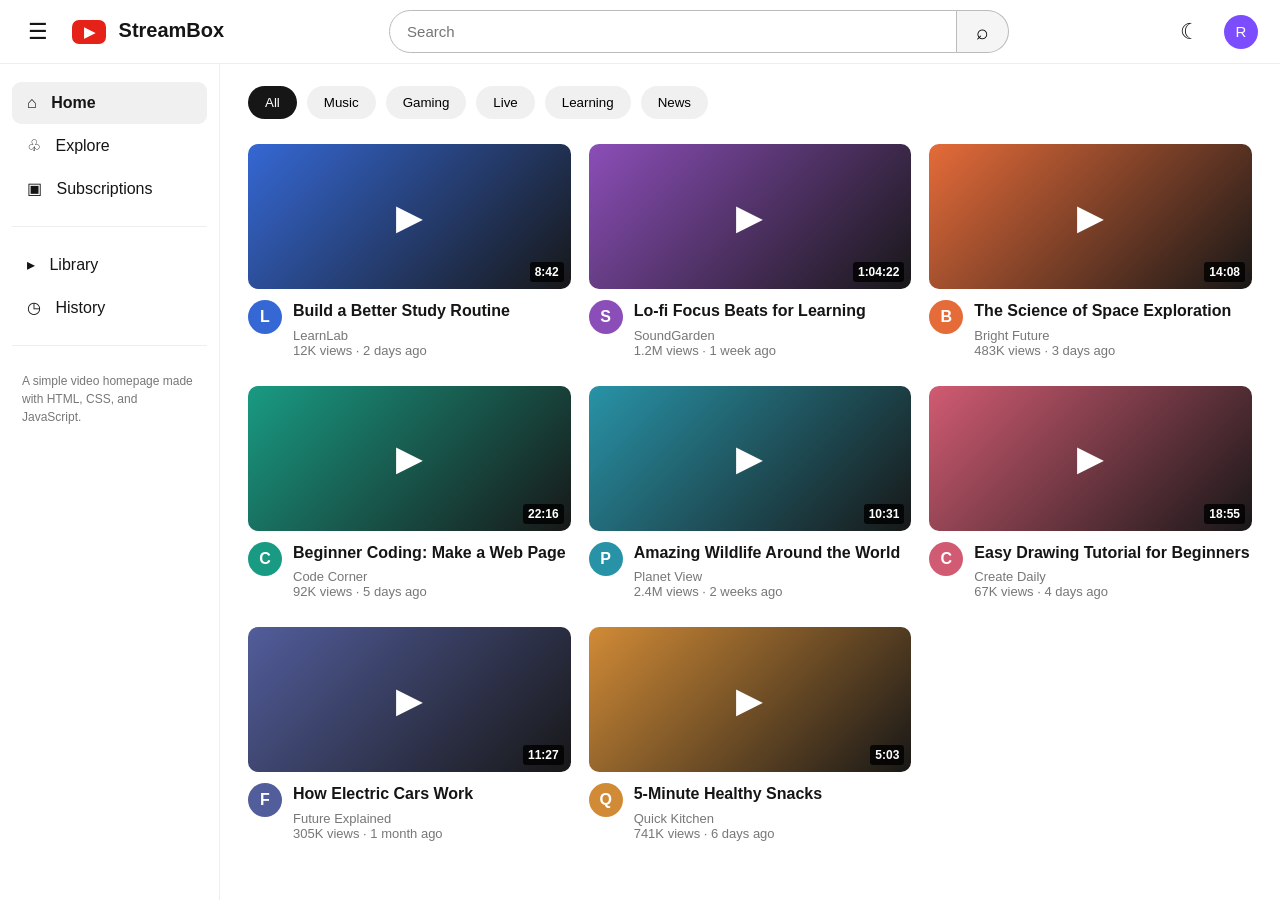
==== index.html @ 12d74fed "Build responsive YouTube-inspired video homepage" ====
<!doctype html>
<html lang="en">
<head>
  <meta charset="UTF-8">
  <meta name="viewport" content="width=device-width, initial-scale=1">
  <title>StreamBox</title>
  <link rel="stylesheet" href="style.css">
</head>
<body>
  <header class="topbar">
    <button class="icon-btn" id="menuBtn" aria-label="Open menu">☰</button>
    <a class="brand" href="#"><span class="play">▶</span> StreamBox</a>
    <form class="search" id="searchForm">
      <input id="searchInput" type="search" placeholder="Search" aria-label="Search videos">
      <button aria-label="Search">⌕</button>
    </form>
    <button class="icon-btn" id="themeBtn" aria-label="Toggle dark mode">☾</button>
    <button class="avatar">R</button>
  </header>

  <aside class="sidebar" id="sidebar">
    <a class="active" href="#">⌂ <span>Home</span></a>
    <a href="#">♧ <span>Explore</span></a>
    <a href="#">▣ <span>Subscriptions</span></a>
    <hr>
    <a href="#">▸ <span>Library</span></a>
    <a href="#">◷ <span>History</span></a>
    <hr>
    <p class="small">A simple video homepage made with HTML, CSS, and JavaScript.</p>
  </aside>

  <main class="content">
    <nav class="chips" aria-label="Categories">
      <button class="selected">All</button><button>Music</button><button>Gaming</button><button>Live</button><button>Learning</button><button>News</button>
    </nav>
    <section class="video-grid" id="videoGrid" aria-live="polite"></section>
  </main>
  <script src="script.js"></script>
</body>
</html>
---- style.css ----
:root { font-family: Arial, sans-serif; color: #151515; background: #fff; }
* { box-sizing: border-box; }
body { margin: 0; }
.topbar { height: 64px; display: flex; align-items: center; gap: 18px; padding: 0 22px; border-bottom: 1px solid #eee; position: sticky; top: 0; background: inherit; z-index: 2; }
.brand { color: inherit; text-decoration: none; font-size: 20px; font-weight: 700; white-space: nowrap; }.play { display: inline-grid; place-items: center; background: #e62117; color: white; width: 34px; height: 24px; border-radius: 7px; font-size: 14px; margin-right: 7px; }
.icon-btn, .avatar { border: 0; background: transparent; font-size: 22px; cursor: pointer; color: inherit; }.avatar { background: #7c4dff; color: #fff; border-radius: 50%; width: 34px; height: 34px; font-size: 15px; }
.search { display: flex; max-width: 620px; flex: 1; margin: auto; }.search input { width: 100%; border: 1px solid #bbb; border-radius: 22px 0 0 22px; padding: 12px 17px; font-size: 15px; background: inherit; color: inherit; }.search button { width: 56px; border: 1px solid #bbb; border-left: 0; border-radius: 0 22px 22px 0; font-size: 21px; cursor: pointer; background: #f5f5f5; }
.sidebar { position: fixed; width: 220px; top: 64px; bottom: 0; padding: 18px 12px; border-right: 1px solid #eee; }.sidebar a { display: block; color: inherit; text-decoration: none; padding: 12px 15px; border-radius: 9px; }.sidebar a:hover, .sidebar .active { background: #f0f0f0; font-weight: bold; }.sidebar a:first-letter { margin-right: 10px; }.sidebar hr { border: 0; border-top: 1px solid #eee; margin: 16px 0; }.small { color: #777; font-size: 12px; line-height: 1.5; padding: 10px; }
.content { margin-left: 220px; padding: 22px 28px; }.chips { display: flex; gap: 10px; overflow-x: auto; margin-bottom: 25px; }.chips button { border: 0; padding: 9px 17px; border-radius: 18px; background: #f0f0f0; cursor: pointer; white-space: nowrap; }.chips .selected, .chips button:hover { background: #161616; color: #fff; }.video-grid { display: grid; grid-template-columns: repeat(auto-fill, minmax(245px, 1fr)); gap: 28px 18px; }.card { cursor: pointer; }.thumb { height: 145px; border-radius: 10px; display: grid; place-items: center; color: white; font-size: 35px; position: relative; }.duration { position: absolute; right: 7px; bottom: 7px; background: #000c; padding: 3px 5px; border-radius: 3px; font-size: 12px; }.details { display: flex; gap: 11px; padding-top: 11px; }.channel { min-width: 34px; height: 34px; border-radius: 50%; display: grid; place-items: center; color: white; font-weight: bold; }.title { font-weight: 600; line-height: 1.35; margin: 0 0 6px; }.meta { color: #777; font-size: 13px; margin: 0; }
.dark { background: #101010; color: #eee; }.dark .topbar, .dark .sidebar { border-color: #2d2d2d; }.dark .chips button, .dark .search button, .dark .sidebar a:hover, .dark .sidebar .active { background: #2b2b2b; color: #eee; }.dark .search input { border-color: #555; }.dark .sidebar hr { border-color: #333; }
@media (max-width: 700px) { .sidebar { width: 70px; }.sidebar span, .sidebar .small { display: none; }.content { margin-left: 70px; padding: 16px; }.brand { font-size: 0; }.brand .play { font-size: 14px; margin: 0; }.topbar { padding: 0 10px; gap: 9px; }.video-grid { grid-template-columns: 1fr; } }
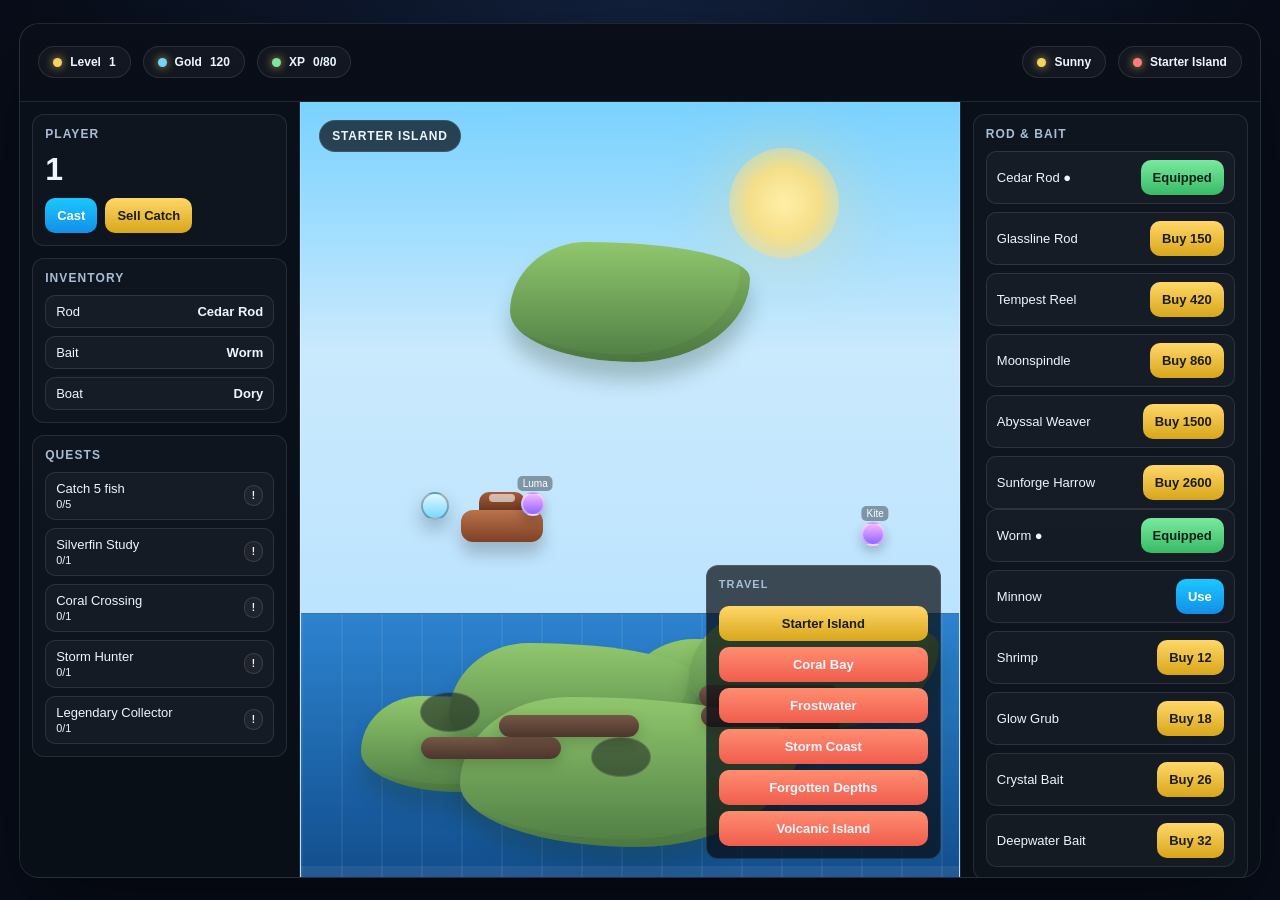
==== commit 6b5ee427: "Create the fishing adventure game as a website landing page and gameplay prototype." ====
--- a/index.html
+++ b/index.html
@@ -1,40 +1,709 @@
-<!doctype html>
+<!DOCTYPE html>
 <html lang="en">
 <head>
-  <meta charset="UTF-8">
-  <meta name="viewport" content="width=device-width, initial-scale=1">
-  <title>StreamBox</title>
-  <link rel="stylesheet" href="style.css">
+  <meta charset="UTF-8" />
+  <meta name="viewport" content="width=device-width, initial-scale=1.0" />
+  <title>Wavebound Odyssey</title>
+  <style>
+    :root {
+      --bg: #0d1426;
+      --panel: rgba(12,18,31,.9);
+      --panel-2: rgba(16,23,36,.96);
+      --line: rgba(255,255,255,.1);
+      --text: #edf6ff;
+      --muted: #a9bdd6;
+      --gold: #f4d35e;
+      --green: #7fe3a2;
+      --blue: #6fd7ff;
+      --purple: #b399ff;
+      --red: #ff7c7c;
+    }
+    * { box-sizing: border-box; }
+    html, body {
+      margin: 0; height: 100%;
+      font-family: Arial, Helvetica, sans-serif;
+      background: radial-gradient(circle at top, #12213d, #080d19 55%);
+      color: var(--text);
+      overflow: hidden;
+    }
+    body { display: flex; justify-content: center; align-items: center; }
+    #game {
+      width: min(1460px, 97vw); height: min(930px, 95vh);
+      background: linear-gradient(180deg, #0f172b, #090d19);
+      border: 1px solid var(--line); border-radius: 20px;
+      overflow: hidden; box-shadow: 0 35px 90px rgba(0,0,0,.45); position: relative;
+    }
+    .hud {
+      position: absolute; top: 0; left: 0; right: 0; height: 78px;
+      display: flex; align-items: center; justify-content: space-between;
+      padding: 12px 18px; background: rgba(8,12,19,.8); border-bottom: 1px solid var(--line); z-index: 20;
+    }
+    .hud-left, .hud-right { display: flex; align-items: center; gap: 12px; flex-wrap: wrap; }
+    .chip {
+      display: inline-flex; align-items: center; gap: 8px; padding: 8px 14px; border-radius: 999px;
+      background: rgba(255,255,255,.04); border: 1px solid var(--line); font-weight: 800; font-size: 12px;
+    }
+    .chip .dot { width: 9px; height: 9px; border-radius: 50%; background: var(--gold); box-shadow: 0 0 10px rgba(244,211,94,.8); }
+    .chip.blue .dot { background: var(--blue); }
+    .chip.green .dot { background: var(--green); }
+    .chip.red .dot { background: var(--red); }
+    .layout {
+      position: absolute; inset: 78px 0 0 0; display: grid; grid-template-columns: 280px 1fr 300px; gap: 0;
+    }
+    .panel {
+      background: rgba(9,15,23,.8); border-right: 1px solid var(--line); overflow: auto; padding: 12px;
+    }
+    .panel.right { border-right: none; border-left: 1px solid var(--line); }
+    .section {
+      background: rgba(255,255,255,.025); border: 1px solid var(--line); border-radius: 12px; padding: 12px; margin-bottom: 12px;
+    }
+    .section h3 {
+      margin: 0 0 10px; font-size: 12px; letter-spacing: .09em; text-transform: uppercase; color: var(--muted); font-weight: 800;
+    }
+    .big-number { font-size: 32px; font-weight: 900; letter-spacing: -.06em; }
+    .button-row { display: flex; flex-wrap: wrap; gap: 8px; margin-top: 10px; }
+    button {
+      border: none; border-radius: 10px; background: rgba(255,255,255,.07); color: var(--text); padding: 10px 12px; font-weight: 800; cursor: pointer; transition: transform .15s ease, filter .15s ease; font-size: 13px;
+    }
+    button:hover { transform: translateY(-1px); filter: brightness(1.05); }
+    button.primary { background: linear-gradient(180deg, #1cc7ff, #128fe8); color: white; }
+    button.gold { background: linear-gradient(180deg, #ffd76a, #d9a61a); color: #1b1d1a; }
+    button.success { background: linear-gradient(180deg, #79e99f, #38bb65); color: #0d2119; }
+    button.warn { background: linear-gradient(180deg, #ff8d70, #f05d4d); }
+    .inv-list, .quest-list, .fish-list, .shop-list { display: flex; flex-direction: column; gap: 8px; }
+    .list-item {
+      display: flex; justify-content: space-between; align-items: center; padding: 8px 10px; border-radius: 10px; background: rgba(255,255,255,.03); border: 1px solid var(--line); font-size: 13px;
+    }
+    .dot-tag {
+      display: inline-block; padding: 4px 7px; border-radius: 999px; font-size: 10px; font-weight: 800; border: 1px solid rgba(255,255,255,.12); background: rgba(255,255,255,.04);
+    }
+    .world-screen {
+      position: relative; background: linear-gradient(180deg, #7ad5ff 0%, #d8effd 32%, #a9dcff 100%); overflow: hidden; border-left: 1px solid var(--line); border-right: 1px solid var(--line);
+    }
+    .sky { position: absolute; inset: 0; background: linear-gradient(180deg, rgba(120,200,255,.22), rgba(255,255,255,.02)); }
+    .sun {
+      position: absolute; width: 110px; height: 110px; border-radius: 50%; background: radial-gradient(circle, rgba(255,239,166,1) 0%, rgba(255,223,125,.9) 45%, rgba(255,223,125,.1) 100%); right: 120px; top: 46px; box-shadow: 0 0 70px rgba(255,218,112,.4);
+    }
+    .moon {
+      position: absolute; width: 88px; height: 88px; border-radius: 50%; background: radial-gradient(circle, rgba(255,255,255,.95), rgba(210,224,255,.8)); right: 130px; top: 52px; box-shadow: 0 0 30px rgba(255,255,255,.5); opacity: .7;
+    }
+    .stars {
+      position: absolute; inset: 0; background-image: radial-gradient(circle, rgba(255,255,255,.9) 1px, transparent 1px), radial-gradient(circle, rgba(255,255,255,.7) 1px, transparent 1px); background-position: 12% 18%, 40% 22%, 66% 12%, 76% 24%, 20% 30%, 86% 18%; background-size: 120px 120px; opacity: .8;
+    }
+    .island {
+      position: absolute; border-radius: 32% 68% 48% 52% / 58% 30% 70% 42%; background: linear-gradient(180deg, #90c76d, #4f7d44); box-shadow: inset -10px -8px 0 rgba(0,0,0,.05), 0 18px 20px rgba(23,50,30,.25); z-index: 3;
+    }
+    .island.start { width: 190px; height: 96px; left: 60px; bottom: 85px; }
+    .island.coral { width: 230px; height: 118px; left: 320px; bottom: 120px; }
+    .island.frost { width: 250px; height: 124px; right: 260px; bottom: 110px; }
+    .island.storm { width: 250px; height: 120px; right: 20px; bottom: 148px; }
+    .island.depths { width: 340px; height: 150px; left: 50%; bottom: 30px; transform: translateX(-50%); }
+    .island.volcano { width: 240px; height: 120px; left: 50%; top: 140px; transform: translateX(-50%); }
+    .dock {
+      position: absolute; width: 140px; height: 22px; background: linear-gradient(180deg, #755744, #4d352d); border-radius: 12px; box-shadow: 0 5px 14px rgba(0,0,0,.18); z-index: 5;
+    }
+    .dock.start { left: 120px; bottom: 118px; }
+    .dock.coral { left: 400px; bottom: 150px; }
+    .dock.frost { right: 320px; bottom: 140px; }
+    .dock.storm { right: 120px; bottom: 170px; }
+    .player {
+      position: absolute; width: 28px; height: 28px; background: linear-gradient(180deg, #dff7ff, #78d8ff); border: 2px solid rgba(0,0,0,.28); border-radius: 50%; box-shadow: 0 10px 18px rgba(25,39,60,.28); z-index: 9;
+    }
+    .other-player {
+      position: absolute; width: 24px; height: 24px; background: linear-gradient(180deg, #f5b7ff, #8f64ff); border-radius: 50%; border: 2px solid rgba(255,255,255,.4); z-index: 7; box-shadow: 0 6px 12px rgba(0,0,0,.22);
+    }
+    .other-player::after {
+      content: attr(data-name); position: absolute; left: 12px; top: -18px; transform: translateX(-50%); font-size: 10px; color: white; background: rgba(0,0,0,.35); padding: 2px 5px; border-radius: 5px; white-space: nowrap;
+    }
+    .boat {
+      position: absolute; width: 82px; height: 32px; background: linear-gradient(180deg, #b9734c, #7f4024); border-radius: 12px; box-shadow: 0 12px 16px rgba(28,15,10,.22); z-index: 6;
+    }
+    .boat::before {
+      content: ""; position: absolute; left: 18px; right: 18px; top: -18px; height: 18px; background: linear-gradient(180deg, #a85c39, #6c3821); border-radius: 10px 10px 0 0;
+    }
+    .boat::after {
+      content: ""; position: absolute; left: 28px; right: 28px; top: -16px; height: 8px; background: rgba(255,255,255,.6); border-radius: 8px;
+    }
+    .water {
+      position: absolute; left: 0; right: 0; bottom: 0; height: 34%; background: linear-gradient(180deg, rgba(29,121,202,.9), rgba(13,73,137,.97)); border-top: 1px solid rgba(255,255,255,.2); z-index: 2;
+    }
+    .water::before {
+      content: ""; position: absolute; inset: 0; background: repeating-linear-gradient(90deg, rgba(255,255,255,.07) 0 2px, transparent 2px 40px), linear-gradient(transparent 0 96%, rgba(255,255,255,.08) 96% 100%); opacity: .9;
+    }
+    .cave { position: absolute; width: 60px; height: 40px; background: rgba(15,18,24,.58); border-radius: 50%; border: 1px solid rgba(255,255,255,.16); z-index: 3; }
+    .region-tag {
+      position: absolute; left: 18px; top: 18px; z-index: 12; background: rgba(8,14,22,.74); border: 1px solid var(--line); border-radius: 999px; padding: 8px 12px; font-size: 12px; font-weight: 900; letter-spacing: .07em; text-transform: uppercase;
+    }
+    .travel-card {
+      position: absolute; right: 18px; bottom: 18px; z-index: 12; width: 235px; background: rgba(9,13,20,.72); border: 1px solid var(--line); border-radius: 12px; padding: 12px;
+    }
+    .travel-card h4 { margin: 0 0 10px; font-size: 11px; letter-spacing: .1em; text-transform: uppercase; color: var(--muted); }
+    .travel-btn { width: 100%; margin-top: 6px; }
+    .minigame {
+      position: absolute; left: 50%; top: 50%; transform: translate(-50%, -50%); width: min(580px, 82%); background: rgba(9,14,22,.96); border: 1px solid var(--line); border-radius: 16px; padding: 16px; box-shadow: 0 28px 60px rgba(0,0,0,.55); z-index: 30; display: none;
+    }
+    .minigame.active { display: block; }
+    .mini-head { display: flex; align-items: center; justify-content: space-between; margin-bottom: 10px; font-weight: 900; }
+    .mini-track {
+      position: relative; height: 48px; border-radius: 12px; background: rgba(255,255,255,.04); border: 1px solid var(--line); overflow: hidden; margin-top: 16px;
+    }
+    .mini-zone {
+      position: absolute; left: 34%; top: 8px; width: 28%; height: 32px; border-radius: 10px; background: linear-gradient(180deg, rgba(95,241,145,.94), rgba(18,143,85,.9)); box-shadow: inset 0 0 0 2px rgba(255,255,255,.12);
+    }
+    .mini-fish {
+      position: absolute; left: 8%; top: 8px; width: 18px; height: 32px; background: linear-gradient(180deg, #ffc4c4, #ff7a7a); border-radius: 12px 12px 10px 10px; box-shadow: inset 0 0 0 2px rgba(0,0,0,.12); transition: left .08s linear;
+    }
+    .mini-player {
+      position: absolute; left: 50%; top: 8px; width: 26px; height: 32px; border-radius: 8px; background: linear-gradient(180deg, #b8fbff, #6de6ff); box-shadow: inset 0 0 0 2px rgba(0,0,0,.15); transition: left .08s linear;
+    }
+    .mini-status { display: flex; justify-content: space-between; margin-top: 14px; gap: 10px; font-size: 12px; color: var(--muted); }
+    .mini-bar { height: 8px; border-radius: 12px; background: rgba(255,255,255,.06); overflow: hidden; border: 1px solid var(--line); }
+    .mini-bar-fill { height: 100%; background: linear-gradient(90deg, #69f0a9, #30c77c); width: 0%; transition: width .1s linear; }
+    .mini-output { margin-top: 14px; font-size: 13px; color: var(--muted); }
+    @media (max-width: 1100px) { .layout { grid-template-columns: 220px 1fr 240px; } .panel { padding: 10px; } }
+    @media (max-width: 900px) { .layout { grid-template-columns: 1fr; } .panel.left, .panel.right { display: none; } .world-screen { border-left: none; border-right: none; } #game { height: 100vh; width: 100vw; border-radius: 0; } .hud { padding: 10px 12px; } }
+  </style>
 </head>
 <body>
-  <header class="topbar">
-    <button class="icon-btn" id="menuBtn" aria-label="Open menu">☰</button>
-    <a class="brand" href="#"><span class="play">▶</span> StreamBox</a>
-    <form class="search" id="searchForm">
-      <input id="searchInput" type="search" placeholder="Search" aria-label="Search videos">
-      <button aria-label="Search">⌕</button>
-    </form>
-    <button class="icon-btn" id="themeBtn" aria-label="Toggle dark mode">☾</button>
-    <button class="avatar">R</button>
-  </header>
-
-  <aside class="sidebar" id="sidebar">
-    <a class="active" href="#">⌂ <span>Home</span></a>
-    <a href="#">♧ <span>Explore</span></a>
-    <a href="#">▣ <span>Subscriptions</span></a>
-    <hr>
-    <a href="#">▸ <span>Library</span></a>
-    <a href="#">◷ <span>History</span></a>
-    <hr>
-    <p class="small">A simple video homepage made with HTML, CSS, and JavaScript.</p>
-  </aside>
-
-  <main class="content">
-    <nav class="chips" aria-label="Categories">
-      <button class="selected">All</button><button>Music</button><button>Gaming</button><button>Live</button><button>Learning</button><button>News</button>
-    </nav>
-    <section class="video-grid" id="videoGrid" aria-live="polite"></section>
-  </main>
-  <script src="script.js"></script>
+  <div id="game">
+    <div class="hud">
+      <div class="hud-left">
+        <div class="chip"><span class="dot"></span> Level <span id="levelHud">1</span></div>
+        <div class="chip blue"><span class="dot"></span> Gold <span id="goldHud">120</span></div>
+        <div class="chip green"><span class="dot"></span> XP <span id="xpHud">0/80</span></div>
+      </div>
+      <div class="hud-right">
+        <div class="chip"><span class="dot"></span> <span id="weatherHud">Sunny</span></div>
+        <div class="chip red"><span class="dot"></span> <span id="regionHud">Starter Island</span></div>
+      </div>
+    </div>
+
+    <div class="layout">
+      <aside class="panel left">
+        <div class="section">
+          <h3>Player</h3>
+          <div class="big-number" id="levelBig">1</div>
+          <div class="button-row">
+            <button class="primary" id="castBtn">Cast</button>
+            <button class="gold" id="sellBtn">Sell Catch</button>
+          </div>
+        </div>
+
+        <div class="section">
+          <h3>Inventory</h3>
+          <div class="inv-list">
+            <div class="list-item"><span>Rod</span><strong id="currentRodDisplay">Cedar Rod</strong></div>
+            <div class="list-item"><span>Bait</span><strong id="currentBaitDisplay">Worm</strong></div>
+            <div class="list-item"><span>Boat</span><strong id="currentBoatDisplay">Dory</strong></div>
+          </div>
+        </div>
+
+        <div class="section">
+          <h3>Quests</h3>
+          <div class="quest-list" id="questList"></div>
+        </div>
+      </aside>
+
+      <main class="world-screen">
+        <div class="sky"></div>
+        <div class="sun" id="sun"></div>
+        <div class="moon" id="moon" style="display:none;"></div>
+        <div class="stars" id="stars" style="display:none;"></div>
+
+        <div id="regionTag" class="region-tag">Starter Island</div>
+
+        <div class="island start" data-region="Starter Island"></div>
+        <div class="island coral" data-region="Coral Bay"></div>
+        <div class="island frost" data-region="Frostwater"></div>
+        <div class="island storm" data-region="Storm Coast"></div>
+        <div class="island depths" data-region="Forgotten Depths"></div>
+        <div class="island volcano" data-region="Volcanic Island"></div>
+
+        <div class="dock start" data-region="Starter Island"></div>
+        <div class="dock coral" data-region="Coral Bay"></div>
+        <div class="dock frost" data-region="Frostwater"></div>
+        <div class="dock storm" data-region="Storm Coast"></div>
+
+        <div class="cave" style="left: 44%; bottom: 100px; opacity: .8;"></div>
+        <div class="cave" style="right: 18%; bottom: 130px; opacity: .8;"></div>
+        <div class="cave" style="left: 18%; bottom: 145px; opacity: .9;"></div>
+
+        <div class="water"></div>
+        <div class="player" id="player"></div>
+        <div class="boat" id="boat"></div>
+
+        <div class="travel-card">
+          <h4>Travel</h4>
+          <div id="travelButtons"></div>
+        </div>
+      </main>
+
+      <aside class="panel right">
+        <div class="section">
+          <h3>Rod &amp; Bait</h3>
+          <div class="shop-list" id="rodList"></div>
+          <div class="shop-list" id="baitList"></div>
+        </div>
+
+        <div class="section">
+          <h3>Collection</h3>
+          <div class="fish-list" id="collectionList"></div>
+        </div>
+
+        <div class="section">
+          <h3>Shop</h3>
+          <div class="shop-list" id="shopList"></div>
+        </div>
+      </aside>
+    </div>
+
+    <div class="minigame" id="minigame">
+      <div class="mini-head">
+        <span id="miniFishName">Silverfin</span>
+        <span id="miniRarity">Common</span>
+      </div>
+      <div class="mini-track">
+        <div class="mini-zone"></div>
+        <div class="mini-fish" id="miniFish"></div>
+        <div class="mini-player" id="miniPlayer"></div>
+      </div>
+      <div class="mini-status">
+        <span>Fish power: <strong id="fishPowerValue">0%</strong></span>
+        <span>Control: <strong id="controlValue">0%</strong></span>
+      </div>
+      <div class="mini-bar"><div class="mini-bar-fill" id="miniProgressBar"></div></div>
+      <div class="mini-output" id="miniOutput">Hold to battle the fish and keep the line steady.</div>
+      <div class="button-row">
+        <button class="primary" id="miniHoldBtn">Hold</button>
+        <button class="warn" id="miniReleaseBtn">Release</button>
+      </div>
+    </div>
+  </div>
+
+  <script>
+    const state = {
+      money: 120,
+      level: 1,
+      xp: 0,
+      unlocks: ["Starter Island"],
+      weather: "Sunny",
+      time: 8,
+      currentRegion: "Starter Island",
+      currentRod: "Cedar Rod",
+      currentBait: "Worm",
+      currentBoat: "Dory",
+      rodInventory: ["Cedar Rod"],
+      baitInventory: ["Worm", "Minnow"],
+      boatInventory: ["Dory"],
+      fishInInventory: [],
+      discovered: [],
+      activeFish: null,
+      fishing: false,
+      holding: false,
+      fishingFrame: null,
+      saveKey: "wavebound_odyssey_save_v1"
+    };
+
+    const fishCatalog = [
+      { name: "Silverfin", rarity: "Common", region: "Starter Island", bait: "Worm", value: 8, minWeight: 0.6, maxWeight: 1.9, difficulty: 12, weather: ["Sunny","Cloudy","Rain"] },
+      { name: "Moss Pike", rarity: "Uncommon", region: "Starter Island", bait: "Minnow", value: 20, minWeight: 1.3, maxWeight: 3.1, difficulty: 18, weather: ["Sunny","Cloudy"] },
+      { name: "Teal Echo", rarity: "Uncommon", region: "Coral Bay", bait: "Shrimp", value: 28, minWeight: 1.7, maxWeight: 4.3, difficulty: 22, weather: ["Sunny","Rain"] },
+      { name: "Coral Tiller", rarity: "Rare", region: "Coral Bay", bait: "Glow Grub", value: 46, minWeight: 2.5, maxWeight: 5.9, difficulty: 28, weather: ["Sunny","Cloudy"] },
+      { name: "Moonscale Trout", rarity: "Rare", region: "Starter Island", bait: "Minnow", value: 52, minWeight: 3.5, maxWeight: 6.8, difficulty: 34, weather: ["Night","Cloudy"] },
+      { name: "Frostjaw", rarity: "Epic", region: "Frostwater", bait: "Crystal Bait", value: 110, minWeight: 6.5, maxWeight: 12.3, difficulty: 42, weather: ["Snow","Blizzard","Fog"] },
+      { name: "Ember Koi", rarity: "Epic", region: "Volcanic Island", bait: "Deepwater Bait", value: 120, minWeight: 5.8, maxWeight: 11.5, difficulty: 44, weather: ["Sunny","Thunderstorm"] },
+      { name: "Stormray", rarity: "Legendary", region: "Storm Coast", bait: "Crystal Bait", value: 175, minWeight: 9.4, maxWeight: 17.0, difficulty: 52, weather: ["Thunderstorm","Rain","Fog"] },
+      { name: "Deepwater Serpent", rarity: "Legendary", region: "Forgotten Depths", bait: "Deepwater Bait", value: 230, minWeight: 13.0, maxWeight: 22.0, difficulty: 64, weather: ["Night","Fog","Rain"] },
+      { name: "Abyssal Eel", rarity: "Mythic", region: "Forgotten Depths", bait: "Deepwater Bait", value: 350, minWeight: 18.0, maxWeight: 28.0, difficulty: 70, weather: ["Night","Thunderstorm","Fog"] },
+      { name: "Crystal Bass", rarity: "Mythic", region: "Coral Bay", bait: "Crystal Bait", value: 380, minWeight: 15.0, maxWeight: 26.0, difficulty: 72, weather: ["Sunny","Fog"] },
+      { name: "Golden Marlin", rarity: "Ancient", region: "Storm Coast", bait: "Glow Grub", value: 520, minWeight: 21.0, maxWeight: 34.0, difficulty: 82, weather: ["Thunderstorm","Rain"] },
+      { name: "Riftfin", rarity: "Ancient", region: "Forgotten Depths", bait: "Deepwater Bait", value: 620, minWeight: 23.0, maxWeight: 39.5, difficulty: 88, weather: ["Night","Fog"] },
+      { name: "Sunforge Carp", rarity: "Secret", region: "Volcanic Island", bait: "Crystal Bait", value: 900, minWeight: 29.0, maxWeight: 44.7, difficulty: 94, weather: ["Sunny","Thunderstorm"] },
+      { name: "Celestial Maw", rarity: "Secret", region: "Forgotten Depths", bait: "Glow Grub", value: 1200, minWeight: 36.0, maxWeight: 58.0, difficulty: 99, weather: ["Night","Fog","Thunderstorm"] }
+    ];
+
+    const rodCatalog = [
+      { name: "Cedar Rod", cost: 0, luck: 1, strength: 1, control: 1, resilience: 1, weight: 3, cast: 1, ability: "Balanced beginner rod" },
+      { name: "Glassline Rod", cost: 150, luck: 1.3, strength: 1.4, control: 1.5, resilience: 1.2, weight: 5, cast: 1.2, ability: "Slight rare fish odds" },
+      { name: "Tempest Reel", cost: 420, luck: 1.5, strength: 1.9, control: 1.8, resilience: 1.5, weight: 7, cast: 1.4, ability: "Storm fish bonus" },
+      { name: "Moonspindle", cost: 860, luck: 1.8, strength: 1.7, control: 2.3, resilience: 1.8, weight: 9, cast: 1.8, ability: "Night catch boost" },
+      { name: "Abyssal Weaver", cost: 1500, luck: 2.2, strength: 2.5, control: 2.5, resilience: 2.4, weight: 12, cast: 2.4, ability: "Deepwater lure boost" },
+      { name: "Sunforge Harrow", cost: 2600, luck: 2.5, strength: 2.8, control: 2.7, resilience: 2.8, weight: 15, cast: 2.8, ability: "Rare and mutation bonus" }
+    ];
+
+    const baitCatalog = [
+      { name: "Worm", cost: 5, effect: "Common fish" },
+      { name: "Minnow", cost: 8, effect: "Freshwater and coastal fish" },
+      { name: "Shrimp", cost: 12, effect: "Coral fish" },
+      { name: "Glow Grub", cost: 18, effect: "Night and rare fish" },
+      { name: "Crystal Bait", cost: 26, effect: "Cold and crystal fish" },
+      { name: "Deepwater Bait", cost: 32, effect: "Deep ocean fish" }
+    ];
+
+    const regions = {
+      "Starter Island": { unlocked: true, x: 120, y: 390 },
+      "Coral Bay": { unlocked: false, x: 420, y: 420 },
+      "Frostwater": { unlocked: false, x: 700, y: 430 },
+      "Storm Coast": { unlocked: false, x: 980, y: 410 },
+      "Forgotten Depths": { unlocked: false, x: 700, y: 290 },
+      "Volcanic Island": { unlocked: false, x: 700, y: 150 }
+    };
+
+    const questDefs = [
+      { id: "catch5", title: "Catch 5 fish", description: "Catch any 5 fish.", progress: 0, target: 5, reward: { money: 50, xp: 30 } },
+      { id: "silverfin", title: "Silverfin Study", description: "Catch a Silverfin.", progress: 0, target: 1, reward: { money: 80, xp: 40 } },
+      { id: "coral", title: "Coral Crossing", description: "Reach Coral Bay.", progress: 0, target: 1, reward: { money: 120, xp: 65 } },
+      { id: "storm", title: "Storm Hunter", description: "Catch a Stormray during Thunderstorm weather.", progress: 0, target: 1, reward: { money: 220, xp: 140 } },
+      { id: "legendary", title: "Legendary Collector", description: "Catch a legendary fish.", progress: 0, target: 1, reward: { money: 400, xp: 260 } }
+    ];
+
+    const ui = {
+      goldHud: document.getElementById("goldHud"),
+      xpHud: document.getElementById("xpHud"),
+      levelHud: document.getElementById("levelHud"),
+      levelBig: document.getElementById("levelBig"),
+      weatherHud: document.getElementById("weatherHud"),
+      regionHud: document.getElementById("regionHud"),
+      player: document.getElementById("player"),
+      boat: document.getElementById("boat"),
+      questList: document.getElementById("questList"),
+      rodList: document.getElementById("rodList"),
+      baitList: document.getElementById("baitList"),
+      collectionList: document.getElementById("collectionList"),
+      travelButtons: document.getElementById("travelButtons"),
+      currentRodDisplay: document.getElementById("currentRodDisplay"),
+      currentBaitDisplay: document.getElementById("currentBaitDisplay"),
+      currentBoatDisplay: document.getElementById("currentBoatDisplay"),
+      castBtn: document.getElementById("castBtn"),
+      sellBtn: document.getElementById("sellBtn"),
+      shopList: document.getElementById("shopList"),
+      minigame: document.getElementById("minigame"),
+      miniFish: document.getElementById("miniFish"),
+      miniPlayer: document.getElementById("miniPlayer"),
+      miniFishName: document.getElementById("miniFishName"),
+      miniRarity: document.getElementById("miniRarity"),
+      fishPowerValue: document.getElementById("fishPowerValue"),
+      controlValue: document.getElementById("controlValue"),
+      miniProgressBar: document.getElementById("miniProgressBar"),
+      miniOutput: document.getElementById("miniOutput"),
+      miniHoldBtn: document.getElementById("miniHoldBtn"),
+      miniReleaseBtn: document.getElementById("miniReleaseBtn"),
+      regionTag: document.getElementById("regionTag"),
+      sun: document.getElementById("sun"),
+      moon: document.getElementById("moon"),
+      stars: document.getElementById("stars")
+    };
+
+    function clamp(n,min,max){ return Math.min(max, Math.max(min,n)); }
+    function getRodByName(name){ return rodCatalog.find(r => r.name === name) || rodCatalog[0]; }
+    function getBaitByName(name){ return baitCatalog.find(b => b.name === name) || baitCatalog[0]; }
+    function getPlayerLocation(){ return regions[state.currentRegion] || regions["Starter Island"]; }
+    function levelForXp(xp){
+      let level = 1; let need = 80; let rem = xp;
+      while(rem >= need){ rem -= need; level++; need = Math.round(need * 1.32); }
+      return { level, remaining: rem, need };
+    }
+    function getWeatherForTime(time){
+      if (time >= 22 || time < 5) return "Night";
+      if (time >= 5 && time < 8) return "Cloudy";
+      if (time >= 8 && time < 12) return "Sunny";
+      if (time >= 12 && time < 16) return "Sunny";
+      if (time >= 16 && time < 18) return "Cloudy";
+      if (time >= 18 && time < 20) return "Rain";
+      return "Thunderstorm";
+    }
+    function maybeWeatherInfluence(region, weather){
+      const map = {
+        "Starter Island": ["Sunny","Cloudy","Rain"],
+        "Coral Bay": ["Sunny","Rain","Cloudy"],
+        "Frostwater": ["Snow","Blizzard","Fog","Cloudy"],
+        "Storm Coast": ["Thunderstorm","Rain","Cloudy","Fog"],
+        "Forgotten Depths": ["Night","Fog","Rain","Thunderstorm"],
+        "Volcanic Island": ["Sunny","Thunderstorm","Cloudy"]
+      };
+      if (!map[region]) return weather;
+      return map[region].includes(weather) ? weather : map[region][0];
+    }
+    function updateHud(){
+      const { level, remaining, need } = levelForXp(state.xp);
+      state.level = level;
+      ui.goldHud.textContent = state.money;
+      ui.xpHud.textContent = `${remaining}/${need}`;
+      ui.levelHud.textContent = state.level;
+      ui.levelBig.textContent = state.level;
+      ui.regionHud.textContent = state.currentRegion;
+      ui.weatherHud.textContent = state.weather;
+      ui.currentRodDisplay.textContent = state.currentRod;
+      ui.currentBaitDisplay.textContent = state.currentBait;
+      ui.currentBoatDisplay.textContent = state.currentBoat;
+      ui.regionTag.textContent = state.currentRegion;
+      if (state.weather === "Night") { ui.sun.style.display = "none"; ui.moon.style.display = "block"; ui.stars.style.display = "block"; }
+      else { ui.sun.style.display = "block"; ui.moon.style.display = "none"; ui.stars.style.display = "none"; }
+    }
+    function renderTravelButtons(){
+      const btns = Object.keys(regions).map(region => {
+        const unlocked = state.unlocks.includes(region);
+        return `<button class="${unlocked ? 'gold travel-btn' : 'warn travel-btn'}" data-region="${region}" ${unlocked ? '' : 'disabled'}>${region}</button>`;
+      }).join('');
+      ui.travelButtons.innerHTML = btns;
+      ui.travelButtons.querySelectorAll('button[data-region]').forEach(btn => {
+        btn.addEventListener('click', () => {
+          const region = btn.dataset.region;
+          if (state.unlocks.includes(region)) {
+            state.currentRegion = region;
+            const loc = getPlayerLocation();
+            state.playerX = loc.x; state.playerY = loc.y; renderWorld(); updateHud();
+          }
+        });
+      });
+    }
+    function renderWorld(){
+      const loc = getPlayerLocation();
+      ui.player.style.left = `${loc.x}px`;
+      ui.player.style.top = `${loc.y}px`;
+      ui.boat.style.left = `${loc.x + 40}px`;
+      ui.boat.style.top = `${loc.y + 18}px`;
+      document.querySelectorAll('.other-player').forEach(el => el.remove());
+      state.otherPlayers = [{ name: 'Luma', x: 220, y: 390 }, { name: 'Kite', x: 560, y: 420 }];
+      state.otherPlayers.forEach(op => {
+        const el = document.createElement('div');
+        el.className = 'other-player';
+        el.dataset.name = op.name;
+        el.style.left = `${op.x}px`;
+        el.style.top = `${op.y}px`;
+        document.querySelector('.world-screen').appendChild(el);
+      });
+    }
+    function renderRodList(){
+      ui.rodList.innerHTML = rodCatalog.map(rod => {
+        const owned = state.rodInventory.includes(rod.name);
+        const active = rod.name === state.currentRod;
+        return `
+          <div class="list-item">
+            <span>${rod.name} ${active ? '●' : ''}</span>
+            <div>
+              ${owned ? `<button data-rod="${rod.name}" class="${active ? 'success' : 'primary'}">${active ? 'Equipped' : 'Use'}</button>` : `<button data-buyrod="${rod.name}" class="gold">Buy ${rod.cost}</button>`}
+            </div>
+          </div>
+        `;
+      }).join('');
+      ui.rodList.querySelectorAll('[data-rod]').forEach(btn => btn.addEventListener('click', () => { state.currentRod = btn.dataset.rod; updateHud(); renderRodList(); }));
+      ui.rodList.querySelectorAll('[data-buyrod]').forEach(btn => btn.addEventListener('click', () => {
+        const rod = rodCatalog.find(r => r.name === btn.dataset.buyrod);
+        if (state.money >= rod.cost) { state.money -= rod.cost; state.rodInventory.push(rod.name); state.currentRod = rod.name; updateHud(); renderRodList(); }
+      }));
+    }
+    function renderBaitList(){
+      ui.baitList.innerHTML = baitCatalog.map(bait => {
+        const owned = state.baitInventory.includes(bait.name);
+        const active = bait.name === state.currentBait;
+        return `
+          <div class="list-item">
+            <span>${bait.name} ${active ? '●' : ''}</span>
+            <div>
+              ${owned ? `<button data-bait="${bait.name}" class="${active ? 'success' : 'primary'}">${active ? 'Equipped' : 'Use'}</button>` : `<button data-buybait="${bait.name}" class="gold">Buy ${bait.cost}</button>`}
+            </div>
+          </div>
+        `;
+      }).join('');
+      ui.baitList.querySelectorAll('[data-bait]').forEach(btn => btn.addEventListener('click', () => { state.currentBait = btn.dataset.bait; updateHud(); renderBaitList(); }));
+      ui.baitList.querySelectorAll('[data-buybait]').forEach(btn => btn.addEventListener('click', () => {
+        const bait = baitCatalog.find(b => b.name === btn.dataset.buybait);
+        if (state.money >= bait.cost) { state.money -= bait.cost; state.baitInventory.push(bait.name); state.currentBait = bait.name; updateHud(); renderBaitList(); }
+      }));
+    }
+    function renderCollection(){
+      const map = {};
+      state.fishInInventory.forEach(f => { map[f.name] = (map[f.name] || 0) + 1; });
+      const entries = Object.entries(map).slice(0, 8);
+      ui.collectionList.innerHTML = entries.length ? entries.map(([name,count]) => `<div class="list-item"><span>${name}</span><span class="dot-tag">${count}</span></div>`).join('') : `<div class="list-item"><span>No fish yet</span><span class="dot-tag">0</span></div>`;
+    }
+    function renderShop(){
+      const list = [
+        { name: "Dory", cost: 60 },
+        { name: "Harbor Skiff", cost: 200 },
+        { name: "Tidebreaker", cost: 550 },
+        { name: "Aurora Gull", cost: 900 }
+      ];
+      ui.shopList.innerHTML = list.map(item => {
+        const owned = state.boatInventory.includes(item.name);
+        const active = state.currentBoat === item.name;
+        return `
+          <div class="list-item">
+            <span>${item.name}</span>
+            <div>
+              ${owned ? `<button data-boat="${item.name}" class="${active ? 'success' : 'primary'}">${active ? 'Used' : 'Use'}</button>` : `<button data-buyboat="${item.name}" class="gold">Buy ${item.cost}</button>`}
+            </div>
+          </div>
+        `;
+      }).join('');
+      ui.shopList.querySelectorAll('[data-buyboat]').forEach(btn => btn.addEventListener('click', () => {
+        const name = btn.dataset.buyboat; const cost = list.find(x => x.name === name).cost;
+        if (state.money >= cost) { state.money -= cost; state.boatInventory.push(name); state.currentBoat = name; updateHud(); renderShop(); }
+      }));
+      ui.shopList.querySelectorAll('[data-boat]').forEach(btn => btn.addEventListener('click', () => { state.currentBoat = btn.dataset.boat; updateHud(); renderShop(); }));
+    }
+    function renderQuests(){
+      ui.questList.innerHTML = questDefs.map(q => {
+        const progress = Math.min(q.progress, q.target);
+        const done = progress >= q.target;
+        return `
+          <div class="list-item">
+            <div><div>${q.title}</div><small>${progress}/${q.target}</small></div>
+            <span class="dot-tag">${done ? '✓' : '!'}</span>
+          </div>
+        `;
+      }).join('');
+    }
+    function markQuestProgress(id, amount = 1){
+      const q = questDefs.find(x => x.id === id); if (!q) return;
+      q.progress = Math.min(q.progress + amount, q.target);
+      if (q.progress >= q.target) {
+        state.money += q.reward.money || 0;
+        state.xp += q.reward.xp || 0;
+      }
+      renderQuests(); updateHud();
+    }
+    function getFishForRegion(region, weather){
+      let fishPool = fishCatalog.filter(f => f.region === region && (f.weather.includes(weather) || f.weather.includes('Cloudy') || f.weather.includes('Sunny')));
+      if (!fishPool.length) fishPool = fishCatalog.filter(f => f.region === region);
+      if (!fishPool.length) fishPool = fishCatalog;
+      return fishPool[Math.floor(Math.random() * fishPool.length)];
+    }
+    function getSpawnWeight(fish){ return +(Math.random() * (fish.maxWeight - fish.minWeight) + fish.minWeight).toFixed(2); }
+    function startFishing(){
+      if (state.fishing) return;
+      const fish = getFishForRegion(state.currentRegion, state.weather);
+      state.activeFish = fish; state.fishing = true; state.holding = false;
+      ui.miniFishName.textContent = fish.name;
+      ui.miniRarity.textContent = fish.rarity;
+      state.fishingState = { fishX: 10, fishDir: 1, zoneMin: 34, zoneMax: 62, progress: 0, escape: 0, fishSpeed: 0.7 + fish.difficulty / 120 };
+      ui.miniFish.style.left = '10%'; ui.miniPlayer.style.left = '50%';
+      ui.miniGame.classList.add('active');
+      ui.miniOutput.textContent = `A ${fish.name} is biting! Keep the line steady.`;
+      clearInterval(state.fishingFrame);
+      state.fishingFrame = setInterval(stepFishing, 30);
+    }
+    function stepFishing(){
+      if (!state.fishing || !state.activeFish) return;
+      const fs = state.fishingState; const rod = getRodByName(state.currentRod);
+      if (fs.fishX <= 8 || fs.fishX >= 88) fs.fishDir *= -1;
+      fs.fishX += fs.fishDir * (fs.fishSpeed * (1.2 + rod.strength * 0.15));
+      ui.miniFish.style.left = `${clamp(fs.fishX, 4, 92)}%`;
+      let playerTarget = 50;
+      if (state.holding) playerTarget = clamp(50 + (fs.fishX - 50) * 0.24, 18, 82);
+      ui.miniPlayer.style.left = `${playerTarget}%`;
+      const fishCenter = fs.fishX; const playerCenter = playerTarget;
+      const fishInZone = fishCenter >= fs.zoneMin && fishCenter <= fs.zoneMax;
+      const controlWindow = Math.abs(playerCenter - fishCenter) < 18;
+      if (state.holding) {
+        if (fishInZone && controlWindow) { fs.progress += 1.4 + rod.control * 0.7; fs.escape -= 0.9; }
+        else { fs.escape += 1.2 + rod.resilience * 0.2; }
+      } else { fs.escape += 0.8; }
+      fs.escape = clamp(fs.escape, 0, 100); fs.progress = clamp(fs.progress, 0, 100);
+      ui.miniProgressBar.style.width = `${fs.progress}%`;
+      ui.fishPowerValue.textContent = `${Math.round(fs.escape)}%`;
+      ui.controlValue.textContent = `${Math.round(fs.progress)}%`;
+      if (fs.progress >= 100) finishCatch();
+      if (fs.escape >= 100) finishEscape();
+      if (Math.random() < 0.03) {
+        fs.zoneMin = clamp(fs.zoneMin + (Math.random() > 0.5 ? 6 : -6), 18, 72); fs.zoneMax = clamp(fs.zoneMin + 18, 28, 82);
+      }
+    }
+    function finishCatch(){
+      if (!state.activeFish) return;
+      clearInterval(state.fishingFrame);
+      state.fishing = false; state.holding = false; ui.miniGame.classList.remove('active');
+      const fish = state.activeFish; const rod = getRodByName(state.currentRod); const bait = getBaitByName(state.currentBait);
+      const base = fish.value * (1 + rod.luck * 0.18) * (1 + bait.cost / 120);
+      const weight = getSpawnWeight(fish);
+      let mutation = 'None'; let bonus = 1;
+      const mutations = [{ name: 'Golden', chance: .08 }, { name: 'Shimmering', chance: .12 }, { name: 'Frozen', chance: .07 }, { name: 'Electric', chance: .08 }, { name: 'Shadow', chance: .08 }, { name: 'Crystalized', chance: .06 }, { name: 'Ancient', chance: .04 }, { name: 'Giant', chance: .05 }];
+      const roll = Math.random();
+      if (roll < 0.22) {
+        const chosen = mutations.find(m => roll < m.chance) || mutations[0];
+        mutation = chosen.name; bonus = 1.5 + Math.random() * 1.2;
+      }
+      const reward = Math.round(base * bonus);
+      state.money += reward; state.xp += Math.round(15 + fish.value * 0.3 + (mutation !== 'None' ? 25 : 0));
+      if (!state.discovered.includes(fish.name)) state.discovered.push(fish.name);
+      state.fishInInventory.push({ ...fish, mutation, weight, reward });
+      if (fish.rarity === 'Legendary' || fish.rarity === 'Mythic' || fish.rarity === 'Ancient' || fish.rarity === 'Secret') state.money += 80;
+      markQuestProgress('catch5', 1);
+      if (fish.name === 'Silverfin') markQuestProgress('silverfin', 1);
+      if (state.currentRegion === 'Coral Bay') markQuestProgress('coral', 1);
+      if (fish.name === 'Stormray' && state.weather === 'Thunderstorm') markQuestProgress('storm', 1);
+      if (['Legendary','Mythic','Ancient','Secret'].includes(fish.rarity)) markQuestProgress('legendary', 1);
+      renderCollection(); updateHud(); saveGame();
+      ui.miniOutput.textContent = `You caught a ${fish.name}${mutation !== 'None' ? ` (${mutation})` : ''}! +${reward} gold.`;
+      setTimeout(() => ui.miniOutput.textContent = 'Hold to battle the next fish.', 1500);
+      state.activeFish = null;
+    }
+    function finishEscape(){
+      clearInterval(state.fishingFrame); state.fishing = false; state.holding = false; ui.miniGame.classList.remove('active');
+      ui.miniOutput.textContent = 'The fish escaped! Try a different bait or timing.';
+      setTimeout(() => ui.miniOutput.textContent = 'Hold to battle the next fish.', 1100);
+      state.activeFish = null; saveGame();
+    }
+    function bindControls(){
+      ui.castBtn.addEventListener('click', startFishing);
+      ui.sellBtn.addEventListener('click', () => {
+        const total = state.fishInInventory.reduce((sum, fish) => sum + (fish.reward || 0), 0);
+        if (total > 0) { state.money += total; state.fishInInventory = []; renderCollection(); updateHud(); }
+        else ui.miniOutput.textContent = 'No fish to sell yet.';
+      });
+      ui.miniHoldBtn.addEventListener('pointerdown', () => { if (state.fishing) state.holding = true; });
+      ui.miniHoldBtn.addEventListener('pointerup', () => state.holding = false);
+      ui.miniReleaseBtn.addEventListener('click', () => state.holding = false);
+      document.addEventListener('keydown', e => { if (e.code === 'Space') { e.preventDefault(); if (state.fishing) state.holding = true; } });
+      document.addEventListener('keyup', e => { if (e.code === 'Space') state.holding = false; });
+      document.addEventListener('keydown', e => { if (e.key === 'Escape' && state.fishing) finishEscape(); });
+    }
+    function updateTime(){
+      state.time += 1; if (state.time >= 24) state.time = 0;
+      state.weather = maybeWeatherInfluence(state.currentRegion, getWeatherForTime(state.time));
+      unlockRegions(); updateHud();
+    }
+    function unlockRegions(){
+      Object.keys(regions).forEach((name, idx) => {
+        if (name === 'Starter Island') regions[name].unlocked = true;
+        else regions[name].unlocked = state.level >= (idx + 1) * 2;
+      });
+      state.unlocks = Object.keys(regions).filter(name => regions[name].unlocked);
+      renderTravelButtons();
+    }
+    function saveGame(){
+      localStorage.setItem(state.saveKey, JSON.stringify({
+        money: state.money,
+        xp: state.xp,
+        level: state.level,
+        currentRegion: state.currentRegion,
+        currentRod: state.currentRod,
+        currentBait: state.currentBait,
+        currentBoat: state.currentBoat,
+        rodInventory: state.rodInventory,
+        baitInventory: state.baitInventory,
+        boatInventory: state.boatInventory,
+        fishInInventory: state.fishInInventory,
+        discovered: state.discovered,
+        unlocks: state.unlocks,
+        weather: state.weather,
+        time: state.time
+      }));
+    }
+    function loadGame(){
+      const raw = localStorage.getItem(state.saveKey); if (!raw) return;
+      try {
+        const save = JSON.parse(raw);
+        Object.assign(state, { ...state, ...save });
+      } catch (e) {}
+    }
+    function init(){
+      loadGame();
+      renderWorld(); renderRodList(); renderBaitList(); renderCollection(); renderShop(); renderTravelButtons(); renderQuests(); bindControls(); updateHud();
+      setInterval(() => { updateTime(); renderWorld(); }, 5000);
+    }
+    init();
+  </script>
 </body>
 </html>
